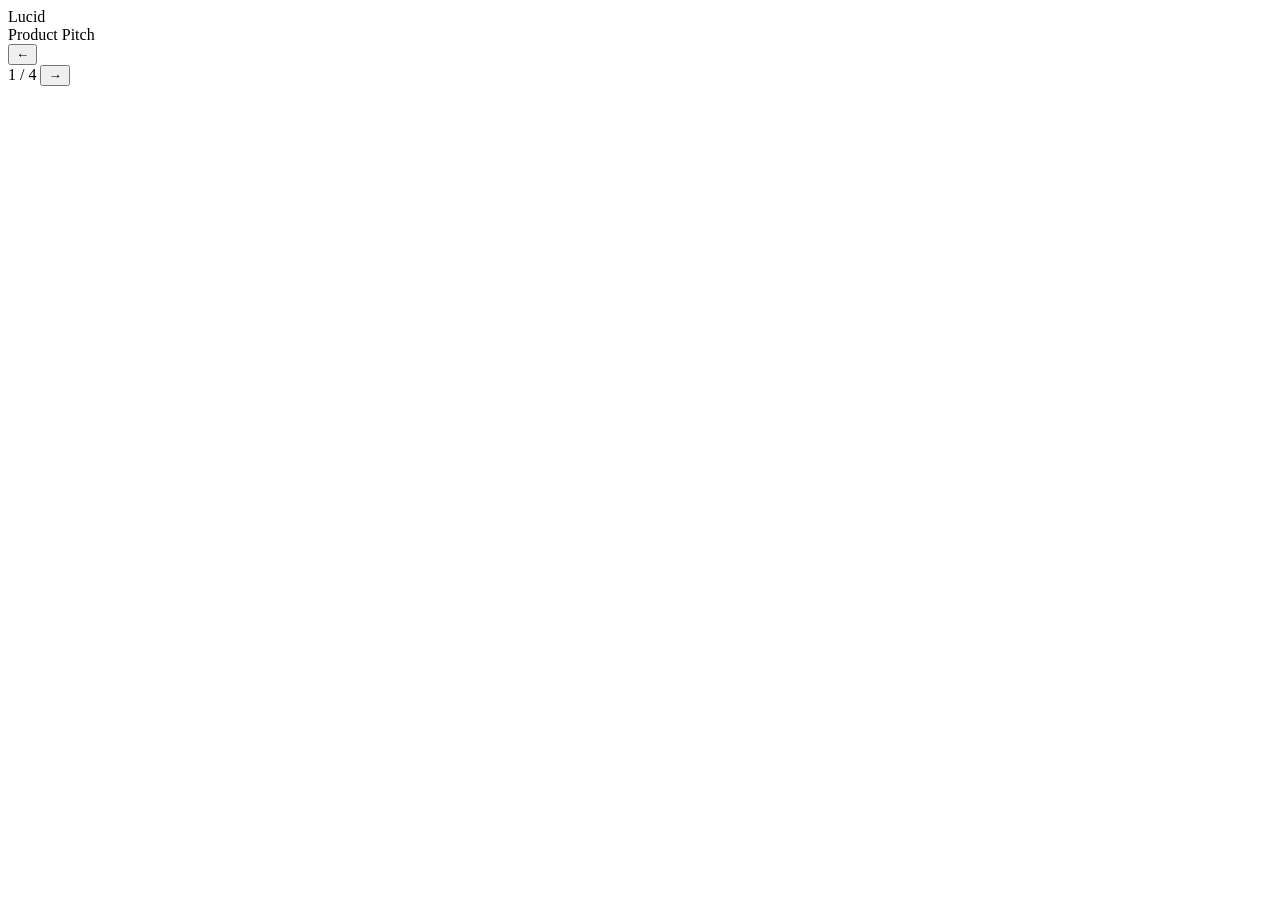
==== slides.html @ bf0c1496 "Add files via upload" ====
<!DOCTYPE html>
      <html lang="en">
        <head>
          <base href="https://app.bsd.education">
          <title>Lucid — Product Pitch</title>
          
          
          <link rel="preconnect" href="https://fonts.googleapis.com" /><link rel="preconnect" href="https://fonts.gstatic.com" crossorigin="" /><link href="https://fonts.googleapis.com/css2?family=Quicksand:wght@300;400;500;600;700&display=swap" rel="stylesheet" /><link rel="stylesheet" href="slides.css" />
          
          
          
        </head>
        <body>
          
  <div class='pitch-deck'>
    <main class='deck-container' id='deck-container' aria-label='Lucid pitch deck'>
      <header class='deck-header'>
        <div class='deck-brand'><span class='brand-mark'></span><span>Lucid</span></div>
        <span class='deck-tag'>Product Pitch</span>
      </header>
      <div class='deck-track' id='deck-track'></div>
      <div class='deck-controls'>
        <button class='nav-arrow' id='prev-btn' aria-label='Previous slide'>←</button>
        <div class='dot-nav' id='dot-nav' aria-label='Slide navigation'></div>
        <span class='slide-count' id='slide-count'>1 / 4</span>
        <button class='nav-arrow' id='next-btn' aria-label='Next slide'>→</button>
      </div>
    </main>
  </div>
  

          
          <script src="slides.js" defer=""></script>
          
        </body>
      </html>
---- slides.css ----
@import url('https://fonts.googleapis.com/css2?family=Quicksand:wght@300;400;500;600;700&display=swap');

:root {
  --midnight-indigo: #1A1B3A;
  --solar-flare-orange: #FF7847;
  --mist-white: #F7F5FF;
  --electric-purple: #7C3AED;
  --midnight-deep: #12132B;
  --glass-bg: rgba(255, 255, 255, 0.08);
  --glass-border: rgba(255, 255, 255, 0.18);
  --glass-shadow: 0 8px 32px rgba(0, 0, 0, 0.3);
  --text-primary: #F7F5FF;
  --text-secondary: rgba(247, 245, 255, 0.72);
  --text-muted: rgba(247, 245, 255, 0.5);
  --surface: rgba(255, 255, 255, 0.06);
  --surface-hover: rgba(255, 255, 255, 0.12);
  --radius-lg: 28px;
  --radius-md: 20px;
  --radius-sm: 12px;
  --radius-pill: 999px;
  --space-xs: 8px;
  --space-sm: 16px;
  --space-md: 24px;
  --space-lg: 32px;
  --space-xl: 48px;
}

*,
*::before,
*::after {
  box-sizing: border-box;
  margin: 0;
  padding: 0;
}

body {
  min-height: 100vh;
  font-family: 'Quicksand', system-ui, -apple-system, 'Segoe UI', sans-serif;
  background:
    radial-gradient(1200px 600px at 20% 0%, rgba(124, 58, 237, 0.18), transparent 60%),
    radial-gradient(1000px 500px at 100% 100%, rgba(255, 120, 71, 0.16), transparent 60%),
    linear-gradient(135deg, var(--midnight-indigo), var(--midnight-deep));
  background-attachment: fixed;
  color: var(--text-primary);
  line-height: 1.6;
  -webkit-font-smoothing: antialiased;
}

.pitch-deck {
  min-height: 100vh;
  display: flex;
  align-items: center;
  justify-content: center;
  padding: var(--space-md);
}

.deck-container {
  width: 100%;
  max-width: 1200px;
  height: 90vh;
  max-height: 900px;
  min-height: 600px;
  display: flex;
  flex-direction: column;
  border: 1px solid var(--glass-border);
  border-radius: var(--radius-lg);
  background: var(--surface);
  backdrop-filter: blur(12px);
  -webkit-backdrop-filter: blur(12px);
  box-shadow: var(--glass-shadow);
  overflow: hidden;
}

.deck-header {
  display: flex;
  justify-content: space-between;
  align-items: center;
  padding: var(--space-md) var(--space-lg);
  border-bottom: 1px solid var(--glass-border);
  background: rgba(255, 255, 255, 0.03);
}

.deck-brand {
  font-weight: 700;
  letter-spacing: 0.02em;
  display: flex;
  align-items: center;
  gap: 10px;
}

.brand-mark {
  width: 12px;
  height: 12px;
  border-radius: 50%;
  background: var(--solar-flare-orange);
  box-shadow: 0 0 12px var(--solar-flare-orange), 0 0 32px rgba(124, 58, 237, 0.8);
}

.deck-tag {
  font-size: 0.85rem;
  text-transform: uppercase;
  letter-spacing: 0.12em;
  color: var(--text-muted);
  font-weight: 600;
}

.deck-track {
  flex: 1;
  position: relative;
  min-height: 0;
  overflow: hidden;
}

.slide {
  position: absolute;
  inset: 0;
  display: none;
  padding: var(--space-xl) var(--space-2xl);
  overflow-y: auto;
  align-items: center;
  justify-content: center;
}

.slide.active {
  display: flex;
  animation: slideFade 0.5s ease;
}

@keyframes slideFade {
  from { opacity: 0; transform: translateY(14px); }
  to { opacity: 1; transform: translateY(0); }
}

.slide-content {
  display: grid;
  grid-template-columns: 1.15fr 0.85fr;
  gap: var(--space-xl);
  align-items: center;
  width: 100%;
  max-width: 1000px;
}

.slide-kicker {
  font-size: 0.85rem;
  font-weight: 600;
  text-transform: uppercase;
  letter-spacing: 0.18em;
  color: var(--solar-flare-orange);
  margin-bottom: var(--space-sm);
}

.slide-text h1 {
  font-size: clamp(2.4rem, 4.5vw, 3.8rem);
  font-weight: 700;
  line-height: 1.08;
  color: var(--mist-white);
  letter-spacing: -0.02em;
  margin-bottom: var(--space-sm);
}

.slide-subtitle {
  font-size: 1.15rem;
  color: var(--text-secondary);
  margin-bottom: var(--space-md);
  max-width: 28rem;
}

.key-message {
  background: rgba(124, 58, 237, 0.18);
  border-left: 4px solid var(--solar-flare-orange);
  border-radius: 12px;
  padding: 14px 18px;
  font-weight: 600;
  color: var(--mist-white);
  margin-bottom: var(--space-md);
  box-shadow: 0 4px 16px rgba(0, 0, 0, 0.1);
}

.supporting-points {
  list-style: none;
  display: grid;
  gap: 10px;
  margin-bottom: var(--space-md);
}

.supporting-points li {
  position: relative;
  padding-left: 24px;
  color: var(--text-primary);
}

.supporting-points li::before {
  content: '▹';
  position: absolute;
  left: 0;
  top: 0;
  color: var(--solar-flare-orange);
  font-weight: 700;
}

.callout {
  display: inline-block;
  background: linear-gradient(135deg, var(--solar-flare-orange), #FF9A5C);
  color: var(--midnight-indigo);
  font-weight: 700;
  font-size: 0.95rem;
  padding: 10px 24px;
  border-radius: var(--radius-pill);
  box-shadow: 0 6px 20px rgba(255, 120, 71, 0.35);
}

.slide-visual {
  display: flex;
  align-items: center;
  justify-content: center;
  min-height: 280px;
}

.illustration {
  width: 100%;
  max-width: 360px;
}

.split-illustration {
  border: 1px solid var(--glass-border);
  border-radius: 20px;
  overflow: hidden;
  display: grid;
  grid-template-columns: 1fr 1fr;
  box-shadow: 0 8px 24px rgba(0, 0, 0, 0.2);
}

.split-column {
  display: flex;
  flex-direction: column;
  align-items: center;
  justify-content: center;
  gap: 8px;
  padding: var(--space-lg) var(--space-sm);
  text-align: center;
}

.snooze-column {
  background: rgba(124, 58, 237, 0.18);
}

.lucid-column {
  background: linear-gradient(135deg, rgba(255, 120, 71, 0.35), rgba(124, 58, 237, 0.25));
}

.split-emoji {
  font-size: 3rem;
}

.split-label {
  font-weight: 700;
  color: var(--mist-white);
}

.signal-bars {
  display: flex;
  gap: 5px;
  align-items: flex-end;
  height: 36px;
}

.signal-bars span {
  width: 9px;
  border-radius: 3px;
  background: rgba(255, 255, 255, 0.45);
}

.signal-bars.low span:nth-child(1) { height: 10px; }
.signal-bars.low span:nth-child(2) { height: 14px; }
.signal-bars.low span:nth-child(3) { height: 18px; }

.signal-bars.high span:nth-child(1) { height: 14px; }
.signal-bars.high span:nth-child(2) { height: 24px; }
.signal-bars.high span:nth-child(3) { height: 34px; }
.signal-bars.high span {
  background: linear-gradient(180deg, var(--solar-flare-orange), #FFD166);
}

.tile-grid {
  display: grid;
  grid-template-columns: repeat(4, 1fr);
  gap: 8px;
  width: 100%;
  max-width: 280px;
  margin: 0 auto;
  padding: 16px;
  background: rgba(124, 58, 237, 0.12);
  border: 1px solid var(--glass-border);
  border-radius: 20px;
}

.tile-grid span {
  aspect-ratio: 1;
  display: flex;
  align-items: center;
  justify-content: center;
  background: linear-gradient(145deg, rgba(124, 58, 237, 0.35), rgba(18, 19, 43, 0.8));
  border: 1px solid rgba(255, 255, 255, 0.12);
  border-radius: 10px;
  font-size: 1.5rem;
  color: var(--mist-white);
  box-shadow: 0 2px 8px rgba(0, 0, 0, 0.2);
}

.streak-illustration {
  display: flex;
  justify-content: center;
}

.streak-badge {
  width: 240px;
  height: 240px;
  border-radius: 50%;
  background: radial-gradient(circle at 50% 40%, rgba(255, 120, 71, 0.4), rgba(124, 58, 237, 0.28));
  border: 2px solid rgba(255, 255, 255, 0.18);
  box-shadow: 0 0 50px rgba(255, 120, 71, 0.25);
  display: flex;
  flex-direction: column;
  align-items: center;
  justify-content: center;
  gap: 4px;
}

.streak-flame {
  font-size: 3rem;
  filter: drop-shadow(0 0 12px rgba(255, 120, 71, 0.6));
}

.streak-count {
  font-size: 4.2rem;
  font-weight: 700;
  line-height: 1;
  color: var(--mist-white);
}

.streak-label {
  font-size: 0.8rem;
  letter-spacing: 0.18em;
  color: var(--text-secondary);
  font-weight: 600;
}

.graph-illustration {
  background: rgba(124, 58, 237, 0.1);
  border: 1px solid var(--glass-border);
  border-radius: 20px;
  padding: 24px;
  box-shadow: 0 8px 24px rgba(0, 0, 0, 0.2);
}

.line-graph {
  width: 100%;
  height: 160px;
  display: block;
}

.graph-labels {
  display: flex;
  justify-content: space-between;
  margin-top: 12px;
  color: var(--text-muted);
  font-size: 0.8rem;
  font-weight: 600;
}

.deck-controls {
  display: flex;
  align-items: center;
  justify-content: center;
  gap: var(--space-md);
  padding: var(--space-sm) var(--space-lg);
  background: rgba(255, 255, 255, 0.06);
  border-top: 1px solid var(--glass-border);
  backdrop-filter: blur(8px);
}

.nav-arrow {
  width: 44px;
  height: 44px;
  border-radius: 50%;
  background: rgba(255, 255, 255, 0.08);
  border: 1px solid rgba(255, 255, 255, 0.15);
  color: var(--text-primary);
  font-size: 1.2rem;
  display: flex;
  align-items: center;
  justify-content: center;
  cursor: pointer;
  transition: background 180ms ease, color 180ms ease, transform 180ms ease, opacity 180ms ease;
}

.nav-arrow:hover:not(:disabled) {
  background: var(--solar-flare-orange);
  color: var(--midnight-indigo);
  transform: scale(1.05);
}

.nav-arrow:disabled {
  opacity: 0.3;
  cursor: not-allowed;
}

.dot-nav {
  display: flex;
  gap: 8px;
}

.dot {
  width: 12px;
  height: 12px;
  border-radius: 50%;
  background: rgba(255, 255, 255, 0.2);
  border: none;
  padding: 0;
  cursor: pointer;
  transition: background 180ms ease, transform 180ms ease, box-shadow 180ms ease;
}

.dot:hover {
  background: rgba(255, 255, 255, 0.4);
}

.dot.active {
  background: var(--solar-flare-orange);
  transform: scale(1.3);
  box-shadow: 0 0 10px rgba(255, 120, 71, 0.6);
}

.slide-count {
  color: var(--text-secondary);
  font-size: 0.9rem;
  font-weight: 600;
  min-width: 60px;
  text-align: center;
}

@media (max-width: 720px) {
  .pitch-deck {
    padding: var(--space-xs);
  }
  .deck-container {
    height: 95vh;
    min-height: 100vh;
    border-radius: 0;
  }
  .deck-header {
    padding: var(--space-sm) var(--space-md);
  }
  .slide {
    padding: var(--space-lg) var(--space-md);
  }
  .slide-content {
    grid-template-columns: 1fr;
    gap: var(--space-md);
  }
  .slide-visual {
    min-height: 200px;
  }
  .streak-badge {
    width: 180px;
    height: 180px;
  }
  .streak-count {
    font-size: 3rem;
  }
}
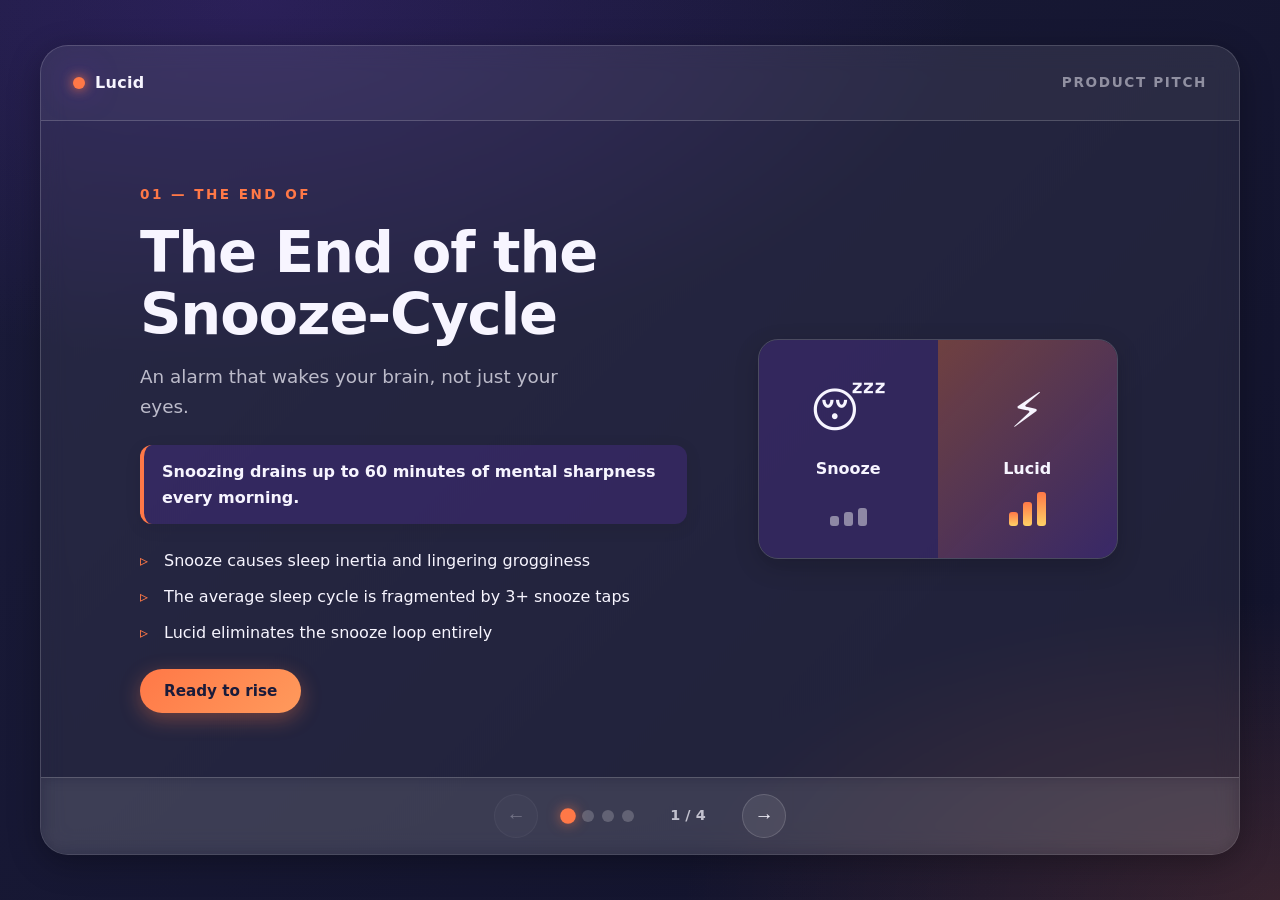
==== commit 82d294e8: "Update slides.html" ====
--- a/slides.html
+++ b/slides.html
@@ -2,7 +2,7 @@
       <!DOCTYPE html>
       <html lang="en">
         <head>
-          <base href="https://app.bsd.education">
+
           <title>Lucid — Product Pitch</title>
           
           
@@ -35,4 +35,4 @@
           
         </body>
       </html>
-    +    
